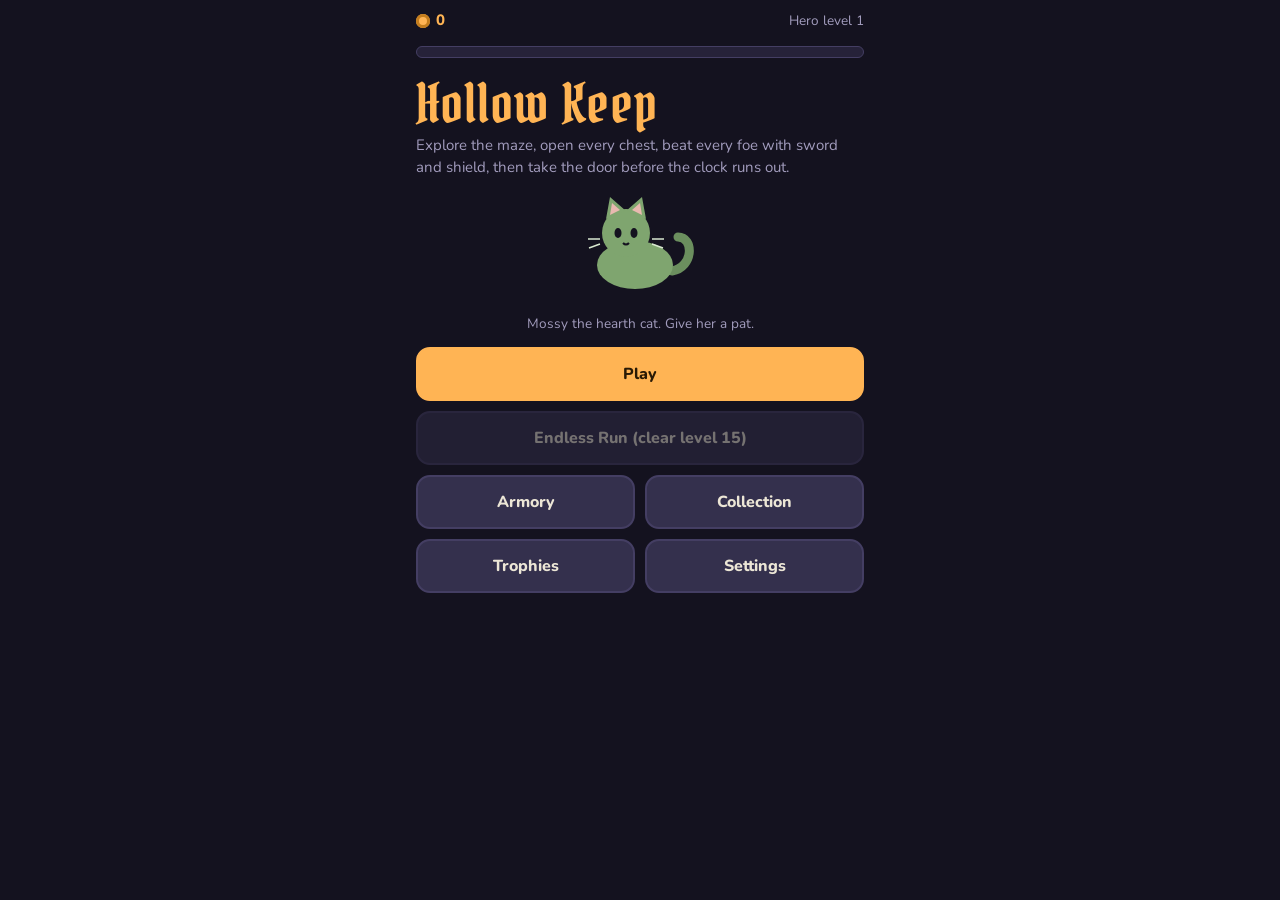
==== games_source_copies/hollow_keep/index.html @ 2a95f695 "Add Hollow Keep game, Windows .exe build, and web player" ====
<!doctype html><html><head><meta charset=utf8><meta name=viewport content="width=device-width,initial-scale=1,viewport-fit=cover"><style>:root{color-scheme:light;box-sizing:border-box;padding-top:env(safe-area-inset-top,0px);padding-bottom:env(safe-area-inset-bottom,0px)}html{scroll-padding-top:env(safe-area-inset-top,0px)}body{margin:0;padding:0;font:14px -apple-system,BlinkMacSystemFont,sans-serif;background:#fff;color:#000}img{max-width:100%}[hidden]:not([hidden=until-found i]){display:none!important}</style></head><body>
<title>Hollow Keep</title>
<meta name="claude:viewport-fit-sides" content="cover">
<link rel="stylesheet" href="https://fonts.googleapis.com/css2?family=Nunito:wght@400;700;800&family=Pirata+One&display=swap">
<style>
/* Layout: one-column phone game. Top-down maze canvas, then D-pad on the left and Attack / Shield on the right. */
:root{
  --ink:#14121f; --stone:#262239; --stone2:#34304d; --line:#443e63;
  --bone:#ece6d6; --mute:#a29cbd;
  --amber:#ffb454; --teal:#4fd1b5; --rose:#ff6f8a; --ice:#8fe3ff;
  --display:'Pirata One','Georgia',serif; --body:'Nunito',system-ui,-apple-system,'Segoe UI',sans-serif;
  color-scheme:dark;
}
html,body{height:100%}
body{background:var(--ink);color:var(--bone);font-family:var(--body);font-size:15px;line-height:1.45;overflow-x:hidden;
  -webkit-user-select:none;user-select:none;-webkit-touch-callout:none;-webkit-tap-highlight-color:transparent}
#app{height:100%;max-width:480px;margin:0 auto;box-sizing:border-box;overflow-y:auto;overflow-x:hidden;position:relative;
  padding-block:10px;padding-left:max(16px,env(safe-area-inset-left,0px));padding-right:max(16px,env(safe-area-inset-right,0px))}
h1,h2,h3{font-family:var(--display);font-weight:400;margin:0;letter-spacing:.02em;text-wrap:balance}
h1{font-size:3.4rem;line-height:.95;color:var(--amber)}
h2{font-size:1.9rem;color:var(--bone)}
h3{font-size:1.25rem;color:var(--amber)}
p{margin:0}
.muted{color:var(--mute)}
.small{font-size:.85rem}
.screen{display:flex;flex-direction:column;gap:14px;min-height:100%}
.btn{font:800 1rem var(--body);color:var(--bone);background:var(--stone2);border:2px solid var(--line);border-radius:14px;padding:14px 16px;cursor:pointer;
  touch-action:manipulation;text-align:center}
.btn:active{transform:translateY(1px)}
.btn:focus-visible,.act:focus-visible,.ico:focus-visible,.dp:focus-visible{outline:3px solid var(--ice);outline-offset:2px}
.btn.primary{background:var(--amber);border-color:var(--amber);color:#2a1a05}
.btn.ghost{background:transparent}
.btn[disabled]{opacity:.45;cursor:default}
.btn.sm{padding:8px 12px;font-size:.9rem;border-radius:10px}
.stack{display:flex;flex-direction:column;gap:10px}
.row{display:flex;gap:10px;align-items:center}
.row.sb{justify-content:space-between}
.top{display:flex;align-items:center;justify-content:space-between;gap:10px}
.coins{display:inline-flex;align-items:center;gap:6px;font-weight:800;color:var(--amber);font-variant-numeric:tabular-nums}
.coins i{width:14px;height:14px;border-radius:50%;background:var(--amber);box-shadow:inset 0 0 0 3px #c47d1d;display:inline-block}
.ico{font:800 .95rem var(--body);color:var(--bone);background:var(--stone);border:2px solid var(--line);border-radius:12px;padding:8px 12px;cursor:pointer;touch-action:manipulation}
.bar{height:10px;background:var(--stone);border-radius:6px;overflow:hidden;border:1px solid var(--line)}
.bar>div{height:100%;background:var(--teal);width:0}
.card{background:var(--stone);border:1px solid var(--line);border-radius:16px;padding:14px;display:flex;flex-direction:column;gap:10px}
.grid{display:grid;gap:10px}
.g2{grid-template-columns:repeat(2,minmax(0,1fr))}
.g4{grid-template-columns:repeat(4,minmax(0,1fr))}
.g5{grid-template-columns:repeat(5,minmax(0,1fr))}

.hero{display:flex;flex-direction:column;gap:6px;padding-top:6px}
.cat{width:120px;align-self:center;cursor:pointer;touch-action:manipulation}
.heart{position:absolute;pointer-events:none;color:var(--rose);font-weight:800;animation:rise 900ms ease-out forwards}
@keyframes rise{from{opacity:1;transform:translateY(0)}to{opacity:0;transform:translateY(-46px)}}
.lvbtn{aspect-ratio:1;display:flex;flex-direction:column;align-items:center;justify-content:center;font-family:var(--display);font-size:1.6rem;padding:0;line-height:1}
.lvbtn small{font:700 .62rem var(--body);color:var(--mute);margin-top:2px}
.lvbtn.boss{border-color:var(--rose)}
.lvbtn.done{background:#2f3a3a;border-color:var(--teal)}
.lvbtn.lock{opacity:.35}

.item{display:grid;grid-template-columns:44px minmax(0,1fr) auto;gap:10px;align-items:center;background:var(--stone);border:1px solid var(--line);border-radius:14px;padding:10px}
.item.eq{border-color:var(--teal)}
.sw{width:44px;height:44px;border-radius:12px;display:flex;align-items:center;justify-content:center;font-family:var(--display);font-size:1.4rem;color:#17121f}
.relic{aspect-ratio:1;border-radius:14px;background:var(--stone);border:1px solid var(--line);display:flex;align-items:center;justify-content:center;font-family:var(--display);font-size:1.7rem;cursor:pointer}
.relic.lock{color:var(--line)}
.mon{background:var(--stone);border:1px solid var(--line);border-radius:14px;padding:8px;display:flex;flex-direction:column;align-items:center;gap:4px;cursor:pointer;text-align:center}
.mon canvas{width:84px;height:84px}
.trophy{display:flex;gap:12px;align-items:center;background:var(--stone);border:1px solid var(--line);border-radius:14px;padding:10px 12px}
.trophy.got{border-color:var(--amber)}
.trophy b{display:block}
.dot{width:14px;height:14px;border-radius:50%;border:2px solid var(--line);flex:none}
.trophy.got .dot{background:var(--amber);border-color:var(--amber)}
#detail{min-height:3.2em}

#game{height:100%;display:flex;flex-direction:column;gap:8px;position:relative}
.hud{display:flex;align-items:center;justify-content:space-between;gap:8px}
#lvlName{font-family:var(--display);font-size:1.35rem;color:var(--amber);text-align:center;flex:1;min-width:0;white-space:nowrap;overflow:hidden;text-overflow:ellipsis}
.timer{position:relative;height:22px;background:var(--stone);border:2px solid var(--line);border-radius:12px;overflow:hidden}
#tFill{position:absolute;inset:0 auto 0 0;width:100%;background:var(--teal);transition:background .15s}
#tFill.frozen{background:var(--ice)}
#tFill.low{background:var(--rose)}
#tNum{position:absolute;inset:0;display:flex;align-items:center;justify-content:center;font-weight:800;font-size:.8rem;color:#0c0a14;font-variant-numeric:tabular-nums}
#hint{text-align:center;color:var(--mute);font-size:.85rem;min-height:1.3em;white-space:nowrap;overflow:hidden;text-overflow:ellipsis}
.stage{flex:1;min-height:0;position:relative;border-radius:16px;overflow:hidden;border:2px solid var(--line);background:#14121f}
#cv{position:absolute;inset:0;width:100%;height:100%;display:block}
.ctl{display:flex;align-items:center;justify-content:space-between;gap:14px}
.dpad{display:grid;grid-template-columns:repeat(3,52px);grid-template-rows:repeat(3,52px);gap:4px;flex:none}
.dp{border:2px solid var(--line);border-radius:14px;background:var(--stone2);color:var(--bone);display:flex;align-items:center;justify-content:center;touch-action:none;cursor:pointer;padding:0}
.dp.on{background:var(--amber);color:#2a1a05;border-color:var(--amber)}
.dp svg{width:26px;height:26px}
.dp.up{grid-column:2;grid-row:1}.dp.lf{grid-column:1;grid-row:2}.dp.rt{grid-column:3;grid-row:2}.dp.dn{grid-column:2;grid-row:3}
.acts{display:flex;flex-direction:column;gap:10px;flex:1;min-width:0;max-width:200px}
.act{height:76px;border-radius:20px;border:0;display:flex;flex-direction:row;align-items:center;justify-content:center;gap:10px;
  font:800 1rem var(--body);color:#17121f;cursor:pointer;touch-action:none;box-shadow:0 5px 0 rgba(0,0,0,.35)}
.act:active{transform:translateY(3px);box-shadow:0 2px 0 rgba(0,0,0,.35)}
.act svg{width:34px;height:34px;flex:none}
.act.atk{background:var(--amber)} .act.blk{background:var(--teal)}
.ov{position:absolute;inset:0;background:rgba(14,12,22,.9);display:flex;align-items:center;justify-content:center;padding:16px;z-index:5;overflow-y:auto}
.ov .card{width:100%;max-width:380px;text-align:center}
.big{font-family:var(--display);font-size:2.2rem;line-height:1;color:var(--amber)}
.lootline{font-weight:800;color:var(--bone)}
#toast{position:fixed;left:50%;top:max(14px,env(safe-area-inset-top,0px));transform:translateX(-50%);background:var(--amber);color:#2a1a05;font-weight:800;
  padding:10px 16px;border-radius:12px;z-index:50;max-width:90vw;text-align:center}
@media (prefers-reduced-motion:reduce){.heart{animation:none;opacity:0}}
</style>

<div id="app">

<section id="menu" class="screen" hidden>
  <div class="top">
    <span class="coins"><i></i><span id="mCoins">0</span></span>
    <span class="small muted" id="mHero"></span>
  </div>
  <div class="bar" title="Hero experience"><div id="mXp"></div></div>
  <div class="hero">
    <h1>Hollow Keep</h1>
    <p class="muted">Explore the maze, open every chest, beat every foe with sword and shield, then take the door before the clock runs out.</p>
  </div>
  <div id="catWrap" style="position:relative;align-self:center">
    <svg class="cat" id="cat" viewBox="0 0 120 100" role="button" aria-label="Pet Mossy the hearth cat">
      <path d="M92 78c22-4 22-34 6-34" fill="none" stroke="#6b8f5e" stroke-width="9" stroke-linecap="round"/>
      <ellipse cx="55" cy="72" rx="38" ry="24" fill="#7fa56f"/>
      <circle cx="46" cy="40" r="24" fill="#7fa56f"/>
      <path d="M26 26l4-22 16 14zM66 26L62 4 46 18z" fill="#7fa56f"/>
      <path d="M30 22l2-12 8 7zM62 22l-2-12-8 7z" fill="#e9b9b0"/>
      <ellipse cx="38" cy="40" rx="3.5" ry="5" fill="#14121f"/><ellipse cx="54" cy="40" rx="3.5" ry="5" fill="#14121f"/>
      <path d="M43 50q3 3 6 0" stroke="#14121f" stroke-width="2" fill="none"/>
      <path d="M20 46h-12M20 51l-11 4M72 46h12M72 51l11 4" stroke="#d8e8cf" stroke-width="1.5"/>
    </svg>
  </div>
  <p class="small muted" style="text-align:center" id="catLine">Mossy the hearth cat. Give her a pat.</p>
  <div class="stack">
    <button class="btn primary" data-go="levels">Play</button>
    <button class="btn" id="bEndless" data-go="endless">Endless Run</button>
    <div class="grid g2">
      <button class="btn" data-go="armory">Armory</button>
      <button class="btn" data-go="coll">Collection</button>
    </div>
    <div class="grid g2">
      <button class="btn" data-go="trophies">Trophies</button>
      <button class="btn" data-go="settings">Settings</button>
    </div>
  </div>
</section>

<section id="levels" class="screen" hidden>
  <div class="top"><button class="ico" data-go="menu">‹ Back</button><span class="coins"><i></i><span class="cn">0</span></span></div>
  <h2>Choose a dungeon</h2>
  <p class="muted small">Level 1 gives you 3 minutes, level 2 gives 4, level 3 gives 5, and so on. Clear each dungeon to unlock the next.</p>
  <div class="grid g5" id="lvGrid"></div>
</section>

<section id="armory" class="screen" hidden>
  <div class="top"><button class="ico" data-go="menu">‹ Back</button><span class="coins"><i></i><span class="cn">0</span></span></div>
  <h2>Armory</h2>
  <div class="card" id="loadout"></div>
  <h3>Weapons</h3><div class="stack" id="lw"></div>
  <h3>Helmets</h3><div class="stack" id="lh"></div>
  <h3>Shoes</h3><div class="stack" id="ls"></div>
</section>

<section id="coll" class="screen" hidden>
  <div class="top"><button class="ico" data-go="menu">‹ Back</button><span class="small muted" id="collCount"></span></div>
  <h2>Collection</h2>
  <div class="card"><div id="detail" class="small">Tap an entry to read about it.</div></div>
  <h3>Bestiary</h3><div class="grid g2" id="bestiary"></div>
  <h3>Relic shelf</h3><div class="grid g4" id="shelf"></div>
</section>

<section id="trophies" class="screen" hidden>
  <div class="top"><button class="ico" data-go="menu">‹ Back</button><span class="small muted" id="trCount"></span></div>
  <h2>Trophies</h2>
  <div class="stack" id="trList"></div>
</section>

<section id="settings" class="screen" hidden>
  <div class="top"><button class="ico" data-go="menu">‹ Back</button></div>
  <h2>Settings</h2>
  <div class="stack">
    <button class="btn" id="bSound" data-go="sound">Sound: on</button>
    <button class="btn ghost" id="bReset" data-go="reset">Erase all progress</button>
  </div>
  <div class="card small muted">Progress saves in this browser on this device. Keyboard: arrow keys or W A S D to walk, J or Z to attack, K or X to shield.</div>
</section>

<section id="game" hidden>
  <div class="hud">
    <button class="ico" data-go="quit">‹ Leave</button>
    <div id="lvlName">Level 1</div>
    <span class="coins"><i></i><span class="cn">0</span></span>
  </div>
  <div class="timer"><div id="tFill"></div><div id="tNum">0:00</div></div>
  <div id="hint"></div>
  <div class="stage"><canvas id="cv"></canvas></div>
  <div class="ctl">
    <div class="dpad">
      <button class="dp up" data-dir="up" aria-label="Walk up"><svg viewBox="0 0 24 24"><path d="M12 5l8 12H4z" fill="currentColor"/></svg></button>
      <button class="dp lf" data-dir="left" aria-label="Walk left"><svg viewBox="0 0 24 24"><path d="M5 12l12-8v16z" fill="currentColor"/></svg></button>
      <button class="dp rt" data-dir="right" aria-label="Walk right"><svg viewBox="0 0 24 24"><path d="M19 12L7 4v16z" fill="currentColor"/></svg></button>
      <button class="dp dn" data-dir="down" aria-label="Walk down"><svg viewBox="0 0 24 24"><path d="M12 19L4 7h16z" fill="currentColor"/></svg></button>
    </div>
    <div class="acts">
      <button class="act atk" data-act="atk" aria-label="Attack">
        <svg viewBox="0 0 40 40"><path d="M8 32L30 10l2 2L10 34z" fill="#17121f"/><path d="M28 6l6 0 0 6-6-6z" fill="#17121f"/><path d="M6 30l4 4-5 3z" fill="#17121f"/></svg>Attack</button>
      <button class="act blk" data-act="blk" aria-label="Shield">
        <svg viewBox="0 0 40 40"><path d="M20 4l13 5v10c0 9-6 14-13 17C13 33 7 28 7 19V9z" fill="#17121f"/></svg>Shield</button>
    </div>
  </div>
  <div class="ov" id="ov" hidden></div>
</section>

</div>
<div id="toast" hidden></div>

<script>
(function(){
'use strict';
const $=s=>document.querySelector(s), $$=s=>Array.from(document.querySelectorAll(s));

/* ---------- data ---------- */
const MOVES={
  O:{act:'atk',col:'#ffb454',name:'Open'},
  S:{act:'blk',col:'#4fd1b5',name:'Strike'}
};
const ENEMIES={
  wisp:{n:'Marsh Wisp',pat:'OO',d:'A lost flame that drifts toward anyone holding a candle. Its glow flares right before it can be hit.'},
  imp:{n:'Pantry Imp',pat:'SO',d:'Steals crumbs and swings a wooden spoon. It always lunges first and leaves its chin open afterwards.'},
  bat:{n:'Rafter Bat',pat:'OSO',d:'Dives from the ceiling beams. Shield the dive and it hangs there, dazed.'},
  slime:{n:'Gutter Slime',pat:'SOO',d:'Smells like old soup. It needs two clean hits to pop.'},
  ghoul:{n:'Mire Ghoul',pat:'OSSO',d:'Shuffles in long loops and repeats itself exactly. Learn the loop once and it is easy.'},
  spider:{n:'Cellar Spider',pat:'SSO',d:'Skitters sideways, bites twice, then freezes in place for a moment.'},
  gargoyle:{n:'Stone Gargoyle',pat:'SSOO',d:'Pretends to be a statue. Two heavy swings, then it needs a breather.'},
  wraith:{n:'Veil Wraith',pat:'SOSO',d:'A cloak with nobody inside. It slips past your guard and lashes out.'},
  knight:{n:'Hollow Knight',pat:'SOOS',d:'Empty armour that still remembers its drills. Strict, tidy and predictable.'},
  hound:{n:'Cinder Hound',pat:'OSS',d:'A quick bite, then two heavy pounces. Its flaming mane lights the corridor.'},
  boss:{n:'Lord Hollow',pat:'SOSOSO',d:'Lantern-headed lord of the keep. Six moves, repeated twice, and the lantern never lies.'}
};
const LEVELS=[
 {e:['wisp'],cyc:1,note:'Press ATTACK when the target ring glows.'},
 {e:['wisp','imp'],cyc:1,note:'New: the Pantry Imp lunges. Raise your SHIELD against the burst, then hit back.'},
 {e:['imp','bat'],cyc:1,note:'New: the Rafter Bat dives. SHIELD the burst.'},
 {e:['slime','bat'],cyc:1,note:'New: the Gutter Slime takes two hits.'},
 {e:['slime','wisp','imp'],cyc:1,note:'A bigger keep with three kinds of foe.'},
 {e:['ghoul'],cyc:2,mem:1,note:'New: the Mire Ghoul repeats its moves, but the signs vanish after round one. Remember them.'},
 {e:['spider','imp'],cyc:2,mem:1,note:'New: the Cellar Spider. Signs vanish after round one.'},
 {e:['gargoyle','bat'],cyc:2,mem:1,note:'New: the Stone Gargoyle. Two swings, then a gap.'},
 {e:['spider','ghoul','imp'],cyc:1,note:'A crowd with no memory test. Move fast.'},
 {e:['wraith'],cyc:2,mem:1,note:'New: the Veil Wraith. Eight moves from memory.'},
 {e:['knight','gargoyle'],cyc:1,note:'New: the Hollow Knight. Long patterns, no second chances.'},
 {e:['hound','spider','bat'],cyc:1,note:'New: the Cinder Hound.'},
 {e:['knight','wraith'],cyc:2,mem:1,note:'Two big patterns, twice each. Memorise both.'},
 {e:['hound','knight','ghoul'],cyc:1,note:'Last warm-up before the lord.'},
 {e:['boss','wraith','knight'],cyc:2,mem:1,note:'Lord Hollow waits somewhere in this maze. Signs vanish after round one.'}
];
const GEAR={
 w:[['w0','Butter Knife',0,.6,0,'#c9c3b0','Barely a weapon.'],['w1','Frying Pan',60,.9,.05,'#8f98ad','Heavy and warm.'],
    ['w2','Garden Rake',140,1.1,.10,'#a8743d','Great reach.'],['w3','Moonlit Mop',300,1.4,.15,'#8fe3ff','Cleans up in more ways than one.'],
    ['w4','Glass Cleaver',600,1.8,.25,'#d8b4ff','Rings like a bell when it lands.']],
 h:[['h0','Bare Head',0,0,0,'#6b4a2b','Brave, not smart.'],['h1','Soup Pot',50,.10,0,'#a3a8b8','Still smells of leeks.'],
    ['h2','Feathered Cap',130,.18,0,'#ff9db0','Fashionable and light.'],['h3','Knight Bucket',280,.26,0,'#7e889e','Dented in all the right places.'],
    ['h4','Crown of Spoons',560,.35,0,'#ffd166','Clinks when you nod.']],
 s:[['s0','Wool Socks',0,0,0,'#d8d2c0','Quiet at least.'],['s1','Slippers',50,10,0,'#b184d8','Soft and speedy.'],
    ['s2','Wooden Clogs',130,20,0,'#a8743d','Loud, but they last.'],['s3','Runner Boots',280,30,0,'#4fd1b5','Built for corridors.'],
    ['s4','Winged Sandals',560,45,0,'#ffb454','Ankles may flutter.']]
};
const RELICS=[
 ['r0','Cracked Compass','Points at the nearest chest, mostly.','C'],['r1','Moth Lantern','Moths still circle it.','L'],
 ['r2','Hourglass Shard','Time leaks out of one corner.','H'],['r3','Tin Crown','Too small for any king.','T'],
 ['r4','Ghost Whistle','You cannot hear it. Everything else can.','W'],['r5','Brass Key','Fits no lock in the keep.','K'],
 ['r6','Old Boot','Someone left in a hurry.','B'],['r7','Candle Stub','Burned for a whole century.','S'],
 ['r8','Raven Feather','Ink still wet on the tip.','F'],['r9','Pocket Moon','A very small, very round rock.','M'],
 ['r10','Spoon of Plenty','Never empty, never useful.','P'],['r11','Map Fragment','Shows a corner of the keep that is not there.','G']
];
const ACH=[
 ['first','First Steps','Clear level 1',s=>s.best>=1],['half','Halfway Home','Clear level 8',s=>s.best>=8],
 ['king','Hollow Dethroned','Clear level 15',s=>s.best>=15],['endless','No End in Sight','Unlock Endless Run',s=>s.endless],
 ['mag','Magpie','Find 6 relics',s=>s.relics.length>=6],['cur','Curator','Find all 12 relics',s=>s.relics.length>=12],
 ['ret','Retreat Artist','Leave a run early',s=>s.retreats>=1],['cat','Hearth Friend','Pet Mossy 50 times',s=>s.pets>=50],
 ['page','Page Turner','Read 20 bestiary entries',s=>s.pages>=20],['rich','Penny Pincher','Hold 500 coins',s=>s.coins>=500]
];

/* ---------- save ---------- */
const KEY='hollowkeep.v1';
const DEF={coins:0,xp:0,hl:1,best:0,endless:false,endlessBest:0,own:{w:['w0'],h:['h0'],s:['s0']},eq:{w:'w0',h:'h0',s:'s0'},
  relics:[],seen:[],ach:[],pets:0,pages:0,retreats:0,sound:true};
let S;
function load(){
  S=JSON.parse(JSON.stringify(DEF));
  try{const r=localStorage.getItem(KEY); if(r){Object.assign(S,JSON.parse(r));}}catch(e){}
}
function save(){try{localStorage.setItem(KEY,JSON.stringify(S))}catch(e){}}
const need=hl=>30+20*hl;
const gear=(k,id)=>GEAR[k].find(g=>g[0]===id);
const eqW=()=>gear('w',S.eq.w), eqH=()=>gear('h',S.eq.h), eqS=()=>gear('s',S.eq.s);
const PEN=6; // seconds lost on a wrong press

/* ---------- sound ---------- */
let AC=null;
function tone(f,d,type,v,to){
  if(!S.sound)return;
  try{
    AC=AC||new (window.AudioContext||window.webkitAudioContext)();
    const o=AC.createOscillator(),g=AC.createGain(),t=AC.currentTime;
    o.type=type||'square';o.frequency.setValueAtTime(f,t);
    if(to)o.frequency.exponentialRampToValueAtTime(to,t+d);
    g.gain.setValueAtTime(v||.05,t);g.gain.exponentialRampToValueAtTime(.0001,t+d);
    o.connect(g);g.connect(AC.destination);o.start(t);o.stop(t+d);
  }catch(e){}
}

/* ---------- ui helpers ---------- */
let toastT=0;
function toast(msg){const t=$('#toast');t.textContent=msg;t.hidden=false;clearTimeout(toastT);toastT=setTimeout(()=>{t.hidden=true},2400);}
function checkAch(){
  ACH.forEach(a=>{if(!S.ach.includes(a[0])&&a[3](S)){S.ach.push(a[0]);toast('Trophy: '+a[1]);tone(660,.25,'triangle',.06,990);}});
}
function setCoins(){$$('.cn').forEach(e=>e.textContent=S.coins);const m=$('#mCoins');if(m)m.textContent=S.coins;}
function show(id){
  ['menu','levels','armory','coll','trophies','settings','game'].forEach(s=>{$('#'+s).hidden=(s!==id)});
  $('#app').scrollTop=0;setCoins();
}
function ov(html){const o=$('#ov');o.innerHTML=html;o.hidden=false;}
function ovOff(){$('#ov').hidden=true;}
const fmt=s=>{s=Math.max(0,Math.ceil(s));return Math.floor(s/60)+':'+String(s%60).padStart(2,'0');};

/* ---------- sprites (original designs, unit space about 100 tall) ---------- */
function E(c,x,y,rx,ry){c.beginPath();c.ellipse(x,y,rx,ry,0,0,7);c.fill();}
function T(c,a,b,d,e,f,g){c.beginPath();c.moveTo(a,b);c.lineTo(d,e);c.lineTo(f,g);c.closePath();c.fill();}
const SP={
 wisp(c,t){
  const g=c.createRadialGradient(0,0,4,0,0,54);g.addColorStop(0,'rgba(220,250,255,.95)');g.addColorStop(1,'rgba(90,200,255,0)');
  c.fillStyle=g;c.beginPath();c.arc(0,0,54,0,7);c.fill();
  const f=Math.sin(t*7)*3;c.fillStyle='#7fe6ff';c.beginPath();c.moveTo(0,-46+f);c.bezierCurveTo(32,-8,34,22,0,38);c.bezierCurveTo(-34,22,-32,-8,0,-46+f);c.fill();
  c.fillStyle='#14121f';E(c,-10,2,5,7);E(c,10,2,5,7);
 },
 imp(c,t){
  c.fillStyle='#d9483b';E(c,0,14,26,30);E(c,0,-20,20,19);
  c.fillStyle='#f2d6a2';T(c,-16,-34,-10,-54,-3,-36);T(c,16,-34,10,-54,3,-36);
  c.fillStyle='#ffe066';E(c,-7,-22,4.5,5);E(c,7,-22,4.5,5);c.fillStyle='#14121f';E(c,-7,-21,1.6,3);E(c,7,-21,1.6,3);
  c.strokeStyle='#14121f';c.lineWidth=3;c.beginPath();c.arc(0,-15,8,.25,Math.PI-.25);c.stroke();
  c.strokeStyle='#c8955a';c.lineWidth=5;c.beginPath();c.moveTo(24,10);c.lineTo(42,-16+Math.sin(t*6)*5);c.stroke();
  c.fillStyle='#c8955a';E(c,42,-22+Math.sin(t*6)*5,8,10);
 },
 bat(c,t){
  const f=Math.sin(t*9);c.fillStyle='#5c4fc9';
  for(const s of[-1,1]){c.save();c.scale(s,1);c.beginPath();c.moveTo(8,-6);c.quadraticCurveTo(50,-36-f*14,58,6+f*8);c.lineTo(42,0);c.lineTo(32,16);c.lineTo(21,6);c.lineTo(10,18);c.closePath();c.fill();c.restore();}
  c.fillStyle='#3b3290';E(c,0,2,15,22);T(c,-12,-14,-9,-32,-2,-18);T(c,12,-14,9,-32,2,-18);
  c.fillStyle='#ffe066';E(c,-5,-4,3,4);E(c,5,-4,3,4);c.fillStyle='#fff';T(c,-4,8,-2,15,0,8);T(c,4,8,2,15,0,8);
 },
 slime(c,t){
  const q=Math.sin(t*4)*3;c.fillStyle='#4fd98a';
  c.beginPath();c.ellipse(0,20,44+q,26-q,0,0,7);c.fill();c.beginPath();c.ellipse(0,20,34,40-q,0,Math.PI,0);c.fill();
  c.fillStyle='rgba(255,255,255,.35)';E(c,-14,-8,7,11);c.fillStyle='#fff';E(c,-11,6,8,9);E(c,11,6,8,9);c.fillStyle='#14121f';E(c,-9,7,3.5,5);E(c,13,7,3.5,5);
 },
 ghoul(c,t){
  c.fillStyle='#3d4a3a';c.beginPath();c.moveTo(-36,46);c.quadraticCurveTo(-32,-22,0,-48);c.quadraticCurveTo(32,-22,36,46);c.closePath();c.fill();
  c.fillStyle='#0e0d14';E(c,0,-20,15,18);c.fillStyle='#b7ff6a';E(c,-6,-21,2.8,3.6);E(c,6,-21,2.8,3.6);
  c.strokeStyle='#566a4f';c.lineWidth=6;c.lineCap='round';
  for(const s of[-1,1]){c.beginPath();c.moveTo(s*28,0);c.lineTo(s*46,24+Math.sin(t*3+s)*5);c.stroke();}
 },
 spider(c,t){
  c.strokeStyle='#2d2438';c.lineWidth=4;c.lineCap='round';
  for(let i=0;i<4;i++)for(const s of[-1,1]){const y=-8+i*9,a=Math.sin(t*8+i)*4;c.beginPath();c.moveTo(s*10,y);c.lineTo(s*(32+i*2),y-14+a);c.lineTo(s*46,y+14+a);c.stroke();}
  c.fillStyle='#4a3a5e';E(c,0,8,22,19);E(c,0,-14,12,10);c.fillStyle='#ff4d6d';E(c,-5,-16,2.6,2.6);E(c,5,-16,2.6,2.6);E(c,-9,-11,1.8,1.8);E(c,9,-11,1.8,1.8);
  c.fillStyle='#e9e4d4';T(c,-4,-8,-2,-1,0,-8);T(c,4,-8,2,-1,0,-8);
 },
 gargoyle(c,t){
  c.fillStyle='#6e7387';T(c,-8,-10,-54,-40,-46,12);T(c,8,-10,54,-40,46,12);
  c.fillStyle='#8a8fa3';E(c,0,12,24,32);E(c,0,-24,19,17);T(c,-14,-34,-18,-54,-5,-38);T(c,14,-34,18,-54,5,-38);
  c.fillStyle='#ffb454';E(c,-7,-25,4,3.5);E(c,7,-25,4,3.5);c.fillStyle='#fff';T(c,-7,-15,-4,-8,-1,-15);T(c,7,-15,4,-8,1,-15);
  c.fillStyle='#6e7387';E(c,-26,22+Math.sin(t*2)*2,7,12);E(c,26,22+Math.sin(t*2)*2,7,12);
 },
 wraith(c,t){
  c.fillStyle='#2c3a58';c.beginPath();c.moveTo(-30,-10);c.quadraticCurveTo(-34,-48,0,-52);c.quadraticCurveTo(34,-48,30,-10);
  for(let x=32;x>=-32;x-=8)c.lineTo(x,44+Math.sin(t*5+x/6)*7);c.closePath();c.fill();
  c.fillStyle='#0b0a12';E(c,0,-24,15,17);c.fillStyle='#7ff0ff';E(c,-6,-26,3.4,5);E(c,6,-26,3.4,5);
 },
 knight(c,t){
  c.fillStyle='#9aa3b8';c.fillRect(-26,-6,52,50);c.fillStyle='#b9c1d4';c.fillRect(-18,-48,36,42);
  c.fillStyle='#14121f';c.fillRect(-12,-30,24,5);c.fillStyle='#d9483b';E(c,0,-52,6,12+Math.sin(t*4)*2);
  c.fillStyle='#7e889e';E(c,-30,-4,10,9);E(c,30,-4,10,9);
  c.strokeStyle='#e8ecf5';c.lineWidth=5;c.beginPath();c.moveTo(38,40);c.lineTo(38,-34);c.stroke();
 },
 hound(c,t){
  c.fillStyle='#ff9a3c';for(let i=0;i<5;i++)T(c,-30+i*12,-4,-24+i*12,-28-Math.sin(t*8+i)*6,-18+i*12,-4);
  c.fillStyle='#7a3b2b';E(c,-4,16,34,20);E(c,30,-4,15,14);c.fillRect(32,-2,20,10);
  c.fillRect(-28,28,9,20);c.fillRect(14,28,9,20);T(c,22,-16,26,-34,34,-16);
  c.fillStyle='#ffd166';E(c,32,-6,3,3.4);c.fillStyle='#14121f';E(c,52,3,3,3);
  c.fillStyle='#ff9a3c';T(c,-36,10,-58,-6-Math.sin(t*7)*6,-36,26);
 },
 boss(c,t){
  c.fillStyle='#241a3a';c.beginPath();c.moveTo(-40,48);c.lineTo(-22,-22);c.quadraticCurveTo(0,-34,22,-22);c.lineTo(40,48);c.closePath();c.fill();
  c.strokeStyle='#e0b24c';c.lineWidth=3;c.beginPath();c.moveTo(-38,46);c.lineTo(38,46);c.moveTo(0,-20);c.lineTo(0,46);c.stroke();
  const g=c.createRadialGradient(0,-40,4,0,-40,36);g.addColorStop(0,'rgba(255,214,120,.9)');g.addColorStop(1,'rgba(255,180,84,0)');
  c.fillStyle=g;c.beginPath();c.arc(0,-40,36,0,7);c.fill();
  c.fillStyle='#ffcf70';c.fillRect(-12,-54,24,26);c.strokeStyle='#5a3b10';c.lineWidth=3;c.strokeRect(-12,-54,24,26);
  c.fillStyle='#14121f';c.fillRect(-7,-44,5,6);c.fillRect(2,-44,5,6);
  c.fillStyle='#e0b24c';for(let i=-2;i<=2;i++)T(c,i*6-3,-54,i*6,-66-(i%2?0:5),i*6+3,-54);
  c.fillStyle='#ffcf70';E(c,-38,6+Math.sin(t*3)*3,7,7);E(c,38,6+Math.sin(t*3+1)*3,7,7);
 }
};

/* ---------- game state ---------- */
const cv=$('#cv'),c=cv.getContext('2d');
let G=null,last=0;
const TS=40;
const DIRS={up:[0,-1],down:[0,1],left:[-1,0],right:[1,0]};
const shuffle=a=>{for(let i=a.length-1;i>0;i--){const j=Math.floor(Math.random()*(i+1));[a[i],a[j]]=[a[j],a[i]];}return a;};

function genMap(lv,def){
  const cells=Math.min(13,5+Math.ceil(lv/2)),w=cells*2+1,g=new Uint8Array(w*w).fill(1);
  const vis=new Uint8Array(cells*cells),st=[[0,0]];vis[0]=1;g[w+1]=0;
  while(st.length){
    const [cx,cy]=st[st.length-1];
    const nb=[[1,0],[-1,0],[0,1],[0,-1]].map(d=>[cx+d[0],cy+d[1],d]).filter(n=>n[0]>=0&&n[1]>=0&&n[0]<cells&&n[1]<cells&&!vis[n[1]*cells+n[0]]);
    if(!nb.length){st.pop();continue;}
    const n=nb[Math.floor(Math.random()*nb.length)];vis[n[1]*cells+n[0]]=1;
    g[(2*cy+1+n[2][1])*w+(2*cx+1+n[2][0])]=0;g[(2*n[1]+1)*w+(2*n[0]+1)]=0;st.push([n[0],n[1]]);
  }
  let tries=cells*6,opened=0;
  while(tries-->0&&opened<cells){
    const x=1+Math.floor(Math.random()*(w-2)),y=1+Math.floor(Math.random()*(w-2));
    if(g[y*w+x]===1&&((g[y*w+x-1]===0&&g[y*w+x+1]===0)||(g[(y-1)*w+x]===0&&g[(y+1)*w+x]===0))){g[y*w+x]=0;opened++;}
  }
  const dist=new Int16Array(w*w).fill(-1),q=[w+1];dist[w+1]=0;
  for(let qi=0;qi<q.length;qi++){
    const p=q[qi];
    for(const d of[1,-1,w,-w]){const n=p+d;if(g[n]===0&&dist[n]<0){dist[n]=dist[p]+1;q.push(n);}}
  }
  const floors=q.slice(),doorI=floors[floors.length-1];
  const deg=i=>[1,-1,w,-w].filter(d=>g[i+d]===0).length;
  const used=new Set([w+1,doorI]);
  const dead=shuffle(floors.filter(i=>deg(i)===1&&dist[i]>=4&&!used.has(i)));
  const nC=Math.min(5,2+Math.floor(lv/4)),nE=Math.min(10,2+Math.floor(lv/2));
  const ents=[{t:'door',x:doorI%w,y:Math.floor(doorI/w)}];
  const chestSpots=[];
  for(const i of dead){if(chestSpots.length>=nC)break;chestSpots.push(i);used.add(i);}
  const others=shuffle(floors.filter(i=>dist[i]>=4&&!used.has(i)));
  while(chestSpots.length<nC&&others.length){const i=others.pop();chestSpots.push(i);used.add(i);}
  chestSpots.forEach(i=>ents.push({t:'chest',x:i%w,y:Math.floor(i/w),open:false}));
  const eSpots=shuffle(floors.filter(i=>dist[i]>=5&&!used.has(i)&&deg(i)===2));
  const ids=def.e.slice();
  for(let k=0;k<nE&&eSpots.length;k++){const i=eSpots.pop();used.add(i);ents.push({t:'enemy',x:i%w,y:Math.floor(i/w),id:ids[k%ids.length],alive:true,ph:Math.random()*6});}
  return {w,g,ents};
}
function genStage(n){
  const pool=Object.keys(ENEMIES).filter(k=>k!=='boss'),e=[];
  for(let i=0;i<3;i++)e.push(pool[Math.floor(Math.random()*pool.length)]);
  return {e,cyc:n>=4?2:1,mem:n>=3?1:0};
}
function reveal(){
  const M=G.map,P=G.P;
  for(let dy=-3;dy<=3;dy++)for(let dx=-3;dx<=3;dx++){
    if(dx*dx+dy*dy>10)continue;const x=P.x+dx,y=P.y+dy;
    if(x>=0&&y>=0&&x<M.w&&y<M.w)G.explored[y*M.w+x]=1;
  }
}
function buildLevel(def,lv,timeMax){
  G.def=def;G.lv=lv;G.map=genMap(lv,def);G.ents=G.map.ents;
  G.nC=G.ents.filter(e=>e.t==='chest').length;G.nE=G.ents.filter(e=>e.t==='enemy').length;
  G.P={x:1,y:1,fx:1,fy:1,tx:1,ty:1,t:1,moving:false,dir:1};
  G.explored=new Uint8Array(G.map.w*G.map.w);reveal();
  G.timeMax=timeMax;G.time=timeMax;G.stall=0;G.held=[];G.F=null;G.wrongT=9;G.bump=0;G.msg='';G.msgT=0;G.found=0;G.kills=0;G.combo=0;
  $$('.dp').forEach(b=>b.classList.remove('on'));
  setTimer();
}
const levelSecs=lv=>(lv+2)*60+eqS()[3]+S.hl*2;
function startLevel(n){
  G={mode:'story',level:n,state:'ready',stage:0,earned:0};
  buildLevel(LEVELS[n-1],n,levelSecs(n));
  $('#lvlName').textContent='Level '+n;
  show('game');
  const def=LEVELS[n-1];
  ov(`<div class="card"><h2>Level ${n}</h2><p class="lootline">Time: ${fmt(G.timeMax)}</p>
  <p class="muted small">${def.e.map(id=>ENEMIES[id].n).join(', ')}</p><p>${def.note}</p>
  <p class="small muted">Walk the maze, open all ${G.nC} chests, beat all ${G.nE} foes. The door opens last.</p>
  <button class="btn primary" data-go="begin">Start</button><button class="btn ghost" data-go="levels">Back</button></div>`);
}
function endlessSecs(stage){return (3+Math.min(stage,7))*60+eqS()[3]+S.hl*2;}
function startEndless(){
  G={mode:'endless',level:1,state:'ready',stage:0,earned:0};
  buildLevel(genStage(0),1,endlessSecs(0));
  $('#lvlName').textContent='Endless Run';
  show('game');
  ov(`<div class="card"><h2>Endless Run</h2><p>Clear one dungeon after another. Each one is bigger and gives a little more time.</p>
  <p class="muted">Best: ${S.endlessBest} dungeons</p><button class="btn primary" data-go="begin">Start</button><button class="btn ghost" data-go="menu">Back</button></div>`);
}
const remaining=()=>({c:G.ents.filter(e=>e.t==='chest'&&!e.open).length,e:G.ents.filter(e=>e.t==='enemy'&&e.alive).length});

function setTimer(){
  if(!G)return;
  const p=Math.max(0,G.time/G.timeMax),f=$('#tFill');
  f.style.width=(p*100)+'%';
  f.className=G.stall>0?'frozen':(p<.2?'low':'');
  $('#tNum').textContent=fmt(G.time)+(G.stall>0?' · frozen':'');
}
let lastHint='';
function setHint(){
  if(!G||!G.map)return;let s;
  if(G.state==='fight'&&G.F){
    const F=G.F,st=F.steps[Math.min(F.i,F.steps.length-1)];
    s=`${ENEMIES[F.id].n} · move ${Math.min(F.i+1,F.steps.length)}/${F.steps.length}`+(G.def.mem?(st.c===0?' · memorise':' · from memory'):'');
  }else if(G.msgT>0)s=G.msg;
  else{const r=remaining();s=`Chests ${G.found}/${G.nC} · Foes ${G.kills}/${G.nE} · Door ${r.c+r.e?'sealed':'open'}`;}
  if(s!==lastHint){lastHint=s;$('#hint').textContent=s;}
}

/* movement */
const entAt=(x,y)=>G.ents.find(e=>e.x===x&&e.y===y&&!(e.t==='enemy'&&!e.alive)&&!(e.t==='chest'&&e.open));
function tryMove(d){
  const [dx,dy]=DIRS[d],P=G.P,M=G.map;if(dx)P.dir=dx;
  const nx=P.x+dx,ny=P.y+dy;
  if(M.g[ny*M.w+nx]){if(G.bump<=0){G.bump=.18;tone(90,.05,'square',.03);}return;}
  const e=entAt(nx,ny);
  if(e){
    if(e.t==='enemy'){startFight(e);return;}
    if(e.t==='chest'){openChest(e);return;}
    if(e.t==='door'){doorTry();return;}
  }
  P.fx=P.x;P.fy=P.y;P.tx=nx;P.ty=ny;P.t=0;P.moving=true;
}
function startFight(e){
  const steps=[],p=ENEMIES[e.id].pat;
  for(let cy=0;cy<G.def.cyc;cy++)for(let i=0;i<p.length;i++)steps.push({m:p[i],c:cy});
  G.F={e,id:e.id,steps,i:0,inT:0,end:null,fx:'',hitT:9};
  G.held=[];$$('.dp').forEach(b=>b.classList.remove('on'));G.state='fight';tone(260,.2,'sawtooth',.05,180);
}
function act(a){
  if(!G||$('#game').hidden||!$('#ov').hidden||G.state!=='fight'||!G.F||G.F.end)return;
  const F=G.F,st=F.steps[F.i];
  if(MOVES[st.m].act===a)good(a);else bad();
}
function good(a){
  const F=G.F;F.i++;G.combo++;F.hitT=0;F.fx=a;
  if(a==='atk')G.stall=eqW()[3];
  tone(480+Math.min(G.combo,12)*35,.09,'square',.05);
  if(F.i>=F.steps.length){F.end={t:0};F.e.alive=false;G.kills++;markSeen(F.id);tone(200,.25,'triangle',.07,520);}
}
function bad(){
  G.combo=0;G.wrongT=0;G.time-=PEN*(1-eqH()[3]);tone(130,.22,'sawtooth',.07,70);
  if(G.time<=0){G.time=0;lose();}setTimer();
}
function markSeen(id){if(!S.seen.includes(id)){S.seen.push(id);save();}}
const TIERS=[['#a8743d','Wooden chest'],['#b8c0d0','Silver chest'],['#f2c14e','Golden chest']];
function openChest(e){
  e.open=true;G.found++;G.held=[];$$('.dp').forEach(b=>b.classList.remove('on'));
  const base=G.lv>=10?2:G.lv>=5?1:0,t=Math.min(2,base+(Math.random()<.2?1:0));
  const r=Math.random(),unRel=RELICS.filter(x=>!S.relics.includes(x[0]));
  const unGear=[];['w','h','s'].forEach(k=>GEAR[k].forEach(g=>{if(g[2]>0&&!S.own[k].includes(g[0]))unGear.push([k,g]);}));
  let line;
  if(r<.12+t*.1&&unRel.length){const x=unRel[Math.floor(Math.random()*unRel.length)];S.relics.push(x[0]);line=`Relic found: ${x[1]}`;}
  else if(r<.3+t*.15&&unGear.length){const x=unGear[Math.floor(Math.random()*unGear.length)];S.own[x[0]].push(x[1][0]);line=`New gear: ${x[1][1]}`;}
  else{const n=15*(t+1)+Math.floor(Math.random()*25);S.coins+=n;G.earned+=n;line=`${n} coins`;}
  checkAch();save();setCoins();tone(520,.3,'triangle',.07,1040);
  G.state='modal';
  const rm=remaining();
  ov(`<div class="card"><h2>${TIERS[t][1]}</h2><p class="lootline" style="color:var(--amber)">${line}</p>
  <p class="muted small">${rm.c} chests and ${rm.e} foes left before the door opens.</p><button class="btn primary" data-go="resume">Keep exploring</button></div>`);
}
function doorTry(){
  const r=remaining();
  if(r.c+r.e>0){G.msg=`Door sealed: ${r.c} chests and ${r.e} foes left`;G.msgT=2.5;G.bump=.3;tone(100,.12,'sawtooth',.05);return;}
  winLevel();
}
function lose(){
  if(G.state==='lose')return;
  G.loseFrom=G.state==='modal'?'explore':G.state;G.state='lose';G.held=[];tone(220,.5,'sawtooth',.07,60);
  if(G.mode==='endless'){
    if(G.stage>S.endlessBest)S.endlessBest=G.stage;save();
    ov(`<div class="card"><h2>Time ran out</h2><p class="big">${G.stage} dungeons</p><p class="muted">Best: ${S.endlessBest} · Coins earned: ${G.earned}</p>
    <button class="btn primary" data-go="endless">Run again</button><button class="btn ghost" data-go="menu">Menu</button></div>`);
  }else{
    ov(`<div class="card"><h2>Time ran out</h2><p class="muted">The keep swallowed another one.</p>
    <button class="btn primary" data-go="retry">Retry level</button>
    <button class="btn" data-go="cont" ${S.coins>=50?'':'disabled'}>Continue for 50 coins (+30% time)</button>
    <button class="btn ghost" data-go="menu">Menu</button></div>`);
  }
}
function winLevel(){
  G.held=[];
  if(G.mode==='endless'){
    const gain=8+G.stage*2+Math.floor(G.time/8);S.coins+=gain;G.earned+=gain;G.stage++;
    if(G.stage>S.endlessBest)S.endlessBest=G.stage;
    checkAch();save();setCoins();toast(`Dungeon ${G.stage} cleared · +${gain} coins`);tone(520,.3,'triangle',.07,1040);
    const st=G.stage,keep={mode:'endless',level:1,state:'explore',stage:st,earned:G.earned};
    G=keep;buildLevel(genStage(st),Math.min(15,1+st),endlessSecs(st));return;
  }
  const lv=G.level,coin=Math.round((10+3*lv)*(1+eqW()[4]))+Math.floor(G.time/6),xp=G.nE*3+lv*3+G.found*2;
  S.coins+=coin;S.xp+=xp;let up=0;
  while(S.hl<20&&S.xp>=need(S.hl)){S.xp-=need(S.hl);S.hl++;up++;}
  if(lv>S.best)S.best=lv;
  if(lv===15&&!S.endless){S.endless=true;toast('Endless Run unlocked');}
  checkAch();save();setCoins();G.state='won';tone(520,.3,'triangle',.07,1040);
  ov(`<div class="card"><h2>Dungeon cleared</h2>
  <p class="lootline">+${coin} coins · +${xp} XP${up?` · Hero level ${S.hl}!`:''}</p>
  <p class="muted small">Time left: ${fmt(G.time)}</p>
  ${lv<15?`<button class="btn primary" data-go="next">Next level</button>`:`<p class="muted">Lord Hollow is down. Endless Run is open.</p>`}
  <button class="btn" data-go="retry">Play again</button><button class="btn ghost" data-go="levels">Level select</button></div>`);
}

/* ---------- rendering ---------- */
function lerp(a,b,t){return a+(b-a)*t;}
function poly(pts,col){c.fillStyle=col;c.beginPath();c.moveTo(pts[0],pts[1]);for(let i=2;i<pts.length;i+=2)c.lineTo(pts[i],pts[i+1]);c.closePath();c.fill();}
function torchAt(x,y,t,s){
  const f=1+Math.sin(t*11+x)*.12;
  const g=c.createRadialGradient(x,y,2,x,y,60*s*f);g.addColorStop(0,'rgba(255,190,90,.5)');g.addColorStop(1,'rgba(255,150,60,0)');
  c.fillStyle=g;c.beginPath();c.arc(x,y,60*s*f,0,7);c.fill();
  c.fillStyle='#5a3b1a';c.fillRect(x-2*s,y+4*s,4*s,14*s);
  c.fillStyle='#ffb454';c.beginPath();c.moveTo(x,y-13*s*f);c.quadraticCurveTo(x+8*s,y,x,y+6*s);c.quadraticCurveTo(x-8*s,y,x,y-13*s*f);c.fill();
}
function drawHero(x,y,t,mv,dir){
  c.save();c.translate(x,y);
  const bob=mv?Math.abs(Math.sin(t*16))*2.5:Math.sin(t*3)*.8;
  c.fillStyle='rgba(0,0,0,.4)';c.beginPath();c.ellipse(0,14,10,4,0,0,7);c.fill();
  c.scale(dir<0?-1:1,1);
  c.fillStyle=eqS()[5];c.fillRect(-7,8-(mv?bob*.4:0),6,5);c.fillRect(1,8+(mv?bob*.4:0),6,5);
  c.fillStyle='#3aa89a';c.fillRect(-8,-4-bob,16,13);c.fillStyle='#2a7f74';c.fillRect(-8,3-bob,16,2);
  c.strokeStyle=eqW()[5];c.lineWidth=3;c.lineCap='round';c.beginPath();c.moveTo(8,1-bob);c.lineTo(15,-10-bob);c.stroke();
  c.fillStyle='#e8c39e';c.beginPath();c.arc(0,-11-bob,7,0,7);c.fill();
  c.fillStyle=eqH()[5];c.beginPath();c.arc(0,-12-bob,7.6,Math.PI,0);c.fill();c.fillRect(-7.6,-12-bob,15.2,3);
  c.fillStyle='#14121f';c.fillRect(2,-10-bob,2,3);
  c.restore();
}
function drawChest(x,y,open,col){
  c.save();c.translate(x,y);
  c.fillStyle='rgba(0,0,0,.35)';c.beginPath();c.ellipse(0,11,13,4,0,0,7);c.fill();
  c.fillStyle=open?'#5b4630':col;c.fillRect(-12,-2,24,13);c.fillStyle='rgba(0,0,0,.25)';c.fillRect(-12,3,24,2);
  if(open){c.fillStyle='#2a1a05';c.fillRect(-10,-2,20,3);c.fillStyle='#4a3826';c.fillRect(-12,-10,24,5);}
  else{c.fillStyle=col;c.beginPath();c.moveTo(-12,-2);c.lineTo(-12,-6);c.quadraticCurveTo(0,-16,12,-6);c.lineTo(12,-2);c.closePath();c.fill();
    c.fillStyle='#2a1a05';c.fillRect(-2,-3,4,7);}
  c.restore();
}
function drawDoor(x,y,locked,t){
  c.save();c.translate(x,y);
  if(!locked){const g=c.createRadialGradient(0,0,2,0,0,36);g.addColorStop(0,'rgba(255,214,120,.6)');g.addColorStop(1,'rgba(255,180,84,0)');c.fillStyle=g;c.beginPath();c.arc(0,0,36+Math.sin(t*4)*2,0,7);c.fill();}
  c.fillStyle='#4a3320';c.beginPath();c.moveTo(-14,17);c.lineTo(-14,-4);c.arc(0,-4,14,Math.PI,0);c.lineTo(14,17);c.closePath();c.fill();
  c.fillStyle=locked?'#5d4228':'#ffd98a';c.beginPath();c.moveTo(-11,17);c.lineTo(-11,-4);c.arc(0,-4,11,Math.PI,0);c.lineTo(11,17);c.closePath();c.fill();
  c.strokeStyle='rgba(0,0,0,.35)';c.lineWidth=1.5;c.beginPath();c.moveTo(0,-15);c.lineTo(0,17);c.stroke();
  if(locked){c.fillStyle='#c9c3b0';c.fillRect(-5,2,10,8);c.strokeStyle='#c9c3b0';c.lineWidth=2;c.beginPath();c.arc(0,2,3.5,Math.PI,0);c.stroke();}
  c.restore();
}
function drawMap(t,W,H){
  const M=G.map,P=G.P,mw=M.w*TS;
  const px=P.moving?lerp(P.fx,P.tx,P.t):P.x,py=P.moving?lerp(P.fy,P.ty,P.t):P.y;
  let camx=px*TS+TS/2-W/2,camy=py*TS+TS/2-H/2;
  camx=mw<=W?-(W-mw)/2:Math.max(0,Math.min(mw-W,camx));
  camy=mw<=H?-(H-mw)/2:Math.max(0,Math.min(mw-H,camy));
  c.save();c.translate(-Math.round(camx),-Math.round(camy));
  const x0=Math.max(0,Math.floor(camx/TS)),x1=Math.min(M.w-1,Math.floor((camx+W)/TS));
  const y0=Math.max(0,Math.floor(camy/TS)),y1=Math.min(M.w-1,Math.floor((camy+H)/TS));
  const wall=(x,y)=>x<0||y<0||x>=M.w||y>=M.w||M.g[y*M.w+x]===1;
  for(let y=y0;y<=y1;y++)for(let x=x0;x<=x1;x++){
    const X=x*TS,Y=y*TS;
    if(wall(x,y)){
      c.fillStyle='#2b2745';c.fillRect(X,Y,TS,TS);
      c.strokeStyle='rgba(0,0,0,.28)';c.lineWidth=1;c.beginPath();c.moveTo(X,Y+TS/2);c.lineTo(X+TS,Y+TS/2);c.moveTo(X+TS*((x+y)%2?.3:.7),Y);c.lineTo(X+TS*((x+y)%2?.3:.7),Y+TS/2);c.stroke();
      if(!wall(x,y+1)){c.fillStyle='#3d3860';c.fillRect(X,Y+TS-13,TS,13);c.fillStyle='#4d4778';c.fillRect(X,Y+TS-13,TS,2);}
    }else{
      c.fillStyle=(x+y)%2?'#3a3556':'#373252';c.fillRect(X,Y,TS,TS);
      if(wall(x,y-1)){c.fillStyle='rgba(0,0,0,.22)';c.fillRect(X,Y,TS,6);}
    }
  }
  for(let y=y0;y<=y1;y++)for(let x=x0;x<=x1;x++){
    if(wall(x,y)&&!wall(x,y+1)&&((x*7+y*13)%9===0))torchAt(x*TS+TS/2,y*TS+TS-14,t,.75);
  }
  const cx=e=>e.x*TS+TS/2,cy=e=>e.y*TS+TS/2+2;
  const door=G.ents[0],rm=remaining();
  drawDoor(cx(door),cy(door),rm.c+rm.e>0,t);
  const ct=G.lv>=10?TIERS[2][0]:G.lv>=5?TIERS[1][0]:TIERS[0][0];
  G.ents.forEach(e=>{if(e.t==='chest')drawChest(cx(e),cy(e),e.open,ct);});
  G.ents.forEach(e=>{if(e.t==='enemy'&&e.alive){
    c.save();c.translate(cx(e),cy(e)-4+Math.sin(t*3+e.ph)*2);c.scale(.36,.36);SP[e.id](c,t+e.ph);c.restore();
  }});
  drawHero(px*TS+TS/2,py*TS+TS/2-2,t,P.moving,P.dir);
  c.restore();
  // torchlight
  const sx=px*TS+TS/2-Math.round(camx),sy=py*TS+TS/2-Math.round(camy),fl=1+Math.sin(t*9)*.03;
  const g=c.createRadialGradient(sx,sy,TS*1.6*fl,sx,sy,TS*5.6*fl);g.addColorStop(0,'rgba(10,8,18,0)');g.addColorStop(1,'rgba(10,8,18,.93)');
  c.fillStyle=g;c.fillRect(0,0,W,H);
  // minimap
  const ms=Math.max(2,Math.floor(78/M.w)),bw=M.w*ms;
  const bx=W-bw-6,by=6;
  c.fillStyle='rgba(14,12,22,.8)';c.fillRect(bx-3,by-3,bw+6,bw+6);
  for(let y=0;y<M.w;y++)for(let x=0;x<M.w;x++){
    if(!G.explored[y*M.w+x])continue;
    c.fillStyle=M.g[y*M.w+x]?'#3b3659':'#9a94c0';c.fillRect(bx+x*ms,by+y*ms,ms,ms);
  }
  G.ents.forEach(e=>{
    if(!G.explored[e.y*M.w+e.x])return;
    if(e.t==='chest'&&!e.open){c.fillStyle='#ffb454';c.fillRect(bx+e.x*ms-1,by+e.y*ms-1,ms+2,ms+2);}
    if(e.t==='door'){c.fillStyle='#ff6f8a';c.fillRect(bx+e.x*ms-1,by+e.y*ms-1,ms+2,ms+2);}
  });
  c.fillStyle='#fff';c.fillRect(bx+Math.round(px)*ms-1,by+Math.round(py)*ms-1,ms+2,ms+2);
}
function drawCorridor(t,W,H){
  const iw=W*.4,ih=iw*1.05,cx=W/2,cy=H*.44;
  const x0=cx-iw/2,x1=cx+iw/2,y0=cy-ih/2,y1=cy+ih/2;
  poly([0,0,W,0,x1,y0,x0,y0],'#1b1830');poly([0,H,W,H,x1,y1,x0,y1],'#2a2540');
  poly([0,0,x0,y0,x0,y1,0,H],'#231f38');poly([W,0,x1,y0,x1,y1,W,H],'#231f38');
  c.fillStyle='#2e2a47';c.fillRect(x0,y0,iw,ih);
  c.strokeStyle='rgba(0,0,0,.35)';c.lineWidth=1.5;
  for(let i=1;i<6;i++){const y=y0+ih*i/6;c.beginPath();c.moveTo(x0,y);c.lineTo(x1,y);c.stroke();}
  for(let i=1;i<7;i++){const u=Math.pow(i/7,1.7),y=lerp(y1,H,u);c.beginPath();c.moveTo(lerp(x0,0,u),y);c.lineTo(lerp(x1,W,u),y);c.stroke();}
  for(let f=-3;f<=3;f++){c.beginPath();c.moveTo(cx+f*iw/6,y1);c.lineTo(cx+f*W/3,H);c.stroke();}
  for(let i=1;i<6;i++){const u=Math.pow(i/6,1.6),y=lerp(y0,0,u);c.beginPath();c.moveTo(lerp(x0,0,u),y);c.lineTo(lerp(x1,W,u),y);c.stroke();}
  torchAt(x0*.5,cy-ih*.1,t,.9);torchAt(W-x0*.5,cy-ih*.1,t+1.3,.9);
  return {cx,cy,ih,ey:cy+ih*.1};
}
function drawTelegraph(m,x,y,hidden,t){
  c.save();c.translate(x,y);
  c.fillStyle='rgba(20,18,31,.85)';c.strokeStyle=hidden?'#6d6790':MOVES[m].col;c.lineWidth=3;
  if(hidden)c.setLineDash([5,5]);
  c.beginPath();c.arc(0,0,27,0,7);c.fill();c.stroke();c.setLineDash([]);
  if(hidden){c.fillStyle='#a29cbd';c.font='800 30px Nunito, sans-serif';c.textAlign='center';c.textBaseline='middle';c.fillText('?',0,2);}
  else{
    c.strokeStyle=c.fillStyle=MOVES[m].col;c.lineWidth=3.5;c.lineCap='round';c.lineJoin='round';
    if(m==='O'){c.beginPath();c.arc(0,0,15,0,7);c.stroke();c.beginPath();c.arc(0,0,6+Math.sin(t*9)*1.5,0,7);c.fill();}
    if(m==='S'){c.beginPath();for(let i=0;i<8;i++){const a=i*Math.PI/4,r1=6,r2=i%2?11:17;c.moveTo(Math.cos(a)*r1,Math.sin(a)*r1);c.lineTo(Math.cos(a)*r2,Math.sin(a)*r2);}c.stroke();}
  }
  c.restore();
}
function drawFight(t,W,H){
  const F=G.F,geo=drawCorridor(t,W,H),cx=geo.cx,ey=geo.ey;
  const ek=1.45*(F.id==='boss'?1.1:1),ease=1-Math.pow(1-Math.min(1,F.inT),3);
  if(!F.end){
    const bob=Math.sin(t*3)*4,shake=F.hitT<.15?Math.sin(t*80)*5:0;
    c.fillStyle='rgba(0,0,0,.35)';c.beginPath();c.ellipse(cx,ey+50*ek,38*ek,8*ek,0,0,7);c.fill();
    c.save();c.globalAlpha=ease;c.translate(cx+shake,ey+bob+(1-ease)*40);c.scale(ek,ek);SP[F.id](c,t);c.restore();
    const st=F.steps[F.i];drawTelegraph(st.m,cx,ey-50*ek-34,G.def.mem&&st.c>0,t);
  }else{
    const p=Math.min(1,F.end.t/.5);c.save();c.globalAlpha=1-p;c.translate(cx,ey-p*30);c.scale(ek*(1+p*.3),ek*(1+p*.3));SP[F.id](c,t);c.restore();
  }
  if(F.fx&&F.hitT<.25){
    const p=F.hitT/.25;c.save();c.translate(cx,ey);c.lineCap='round';
    if(F.fx==='atk'){c.strokeStyle=`rgba(255,244,214,${1-p})`;c.lineWidth=9*(1-p)+1;c.beginPath();c.moveTo(-55+p*30,-60);c.lineTo(55+p*10,55);c.stroke();}
    if(F.fx==='blk'){c.strokeStyle=`rgba(79,209,181,${1-p})`;c.lineWidth=6*(1-p)+1;c.beginPath();c.arc(0,0,20+p*70,0,7);c.stroke();}
    c.restore();
  }
  if(G.combo>=3){c.fillStyle='rgba(255,180,84,.9)';c.font='800 22px Nunito, sans-serif';c.textAlign='center';c.fillText('x'+G.combo,W/2,H-14);}
}
function draw(t){
  const w=cv.clientWidth,h=cv.clientHeight;if(!w||!h)return;
  const dpr=window.devicePixelRatio||1;
  if(cv.width!==Math.round(w*dpr)||cv.height!==Math.round(h*dpr)){cv.width=Math.round(w*dpr);cv.height=Math.round(h*dpr);}
  const sc=cv.width/360,W=360,H=cv.height/sc;
  c.setTransform(sc,0,0,sc,0,0);c.fillStyle='#14121f';c.fillRect(0,0,W,H);
  if(!G||!G.map)return;
  const wr=G.wrongT<.3?(1-G.wrongT/.3):0;
  c.save();
  if(wr>0)c.translate(Math.sin(t*90)*4*wr,0);
  if(G.state==='fight'&&G.F)drawFight(t,W,H);else drawMap(t,W,H);
  c.restore();
  if(wr>0){c.fillStyle=`rgba(255,70,90,${.28*wr})`;c.fillRect(0,0,W,H);}
}
function update(dt){
  if(!G||!G.map)return;
  G.wrongT+=dt;if(G.bump>0)G.bump-=dt;if(G.msgT>0)G.msgT-=dt;
  const P=G.P;
  if(P.moving){P.t+=dt/.13;if(P.t>=1){P.t=1;P.moving=false;P.x=P.tx;P.y=P.ty;P.fx=P.x;P.fy=P.y;reveal();}}
  if(G.state==='explore'&&!P.moving&&G.held.length)tryMove(G.held[G.held.length-1]);
  if(G.state==='fight'&&G.F){
    const F=G.F;F.hitT+=dt;F.inT=Math.min(1,F.inT+dt*4);
    if(F.end){F.end.t+=dt;if(F.end.t>.55){G.F=null;G.state='explore';}}
  }
  if(G.state==='explore'||G.state==='fight'){
    if(G.stall>0)G.stall-=dt;else G.time-=dt;
    if(G.time<=0){G.time=0;lose();}
    setTimer();
  }
  setHint();
}
function loop(ts){
  const dt=Math.min(.1,(ts-last)/1000||0);last=ts;
  if(!$('#game').hidden){update(dt);draw(ts/1000);}
  requestAnimationFrame(loop);
}

/* ---------- screens ---------- */
function renderMenu(){
  setCoins();$('#mHero').textContent='Hero level '+S.hl;
  $('#mXp').style.width=(S.hl>=20?100:S.xp/need(S.hl)*100)+'%';
  const b=$('#bEndless');b.textContent=S.endless?`Endless Run · best ${S.endlessBest}`:'Endless Run (clear level 15)';b.disabled=!S.endless;
}
function renderLevels(){
  const g=$('#lvGrid');g.innerHTML='';
  for(let i=1;i<=15;i++){
    const b=document.createElement('button');
    b.className='btn lvbtn'+(i%5===0?' boss':'')+(i<=S.best?' done':'')+(i>S.best+1?' lock':'');
    b.innerHTML=`${i}<small>${i+2} min</small>`;b.disabled=i>S.best+1;b.setAttribute('data-go','start');b.setAttribute('data-a',i);
    g.appendChild(b);
  }
}
function statTxt(k,g){
  if(k==='w')return `Freezes the clock ${g[3]}s on a hit${g[4]?` · +${Math.round(g[4]*100)}% coins`:''}`;
  if(k==='h')return g[3]?`Mistakes cost ${Math.round(g[3]*100)}% less time`:'No effect';
  return g[3]?`+${g[3]}s on every dungeon clock`:'No effect';
}
function renderArmory(){
  setCoins();
  const sl=(k,lab)=>{const g=gear(k,S.eq[k]);return `<div class="row sb"><span class="muted small">${lab}</span><b>${g[1]}</b></div>`;};
  $('#loadout').innerHTML=sl('w','Weapon')+sl('h','Helmet')+sl('s','Shoes')+`<div class="small muted">Hero level ${S.hl} adds ${S.hl*2}s to every dungeon clock.</div>`;
  ['w','h','s'].forEach(k=>{
    const box=$('#l'+k);box.innerHTML='';
    GEAR[k].forEach(g=>{
      const own=S.own[k].includes(g[0]),eq=S.eq[k]===g[0];
      const d=document.createElement('div');d.className='item'+(eq?' eq':'');
      let btn;
      if(eq)btn='<span class="small" style="color:var(--teal);font-weight:800">Equipped</span>';
      else if(own)btn=`<button class="btn sm" data-go="equip" data-a="${k}" data-b="${g[0]}">Equip</button>`;
      else btn=`<button class="btn sm primary" data-go="buy" data-a="${k}" data-b="${g[0]}" ${S.coins>=g[2]?'':'disabled'}>${g[2]}</button>`;
      d.innerHTML=`<div class="sw" style="background:${g[5]}">${g[1][0]}</div><div style="min-width:0"><b>${g[1]}</b><div class="small muted">${statTxt(k,g)}</div></div>${btn}`;
      box.appendChild(d);
    });
  });
}
function renderColl(){
  $('#collCount').textContent=`${S.seen.length}/${Object.keys(ENEMIES).length} foes · ${S.relics.length}/12 relics`;
  const b=$('#bestiary');b.innerHTML='';
  Object.keys(ENEMIES).forEach(id=>{
    const seen=S.seen.includes(id),m=document.createElement('div');m.className='mon';m.setAttribute('data-go','mon');m.setAttribute('data-a',id);
    const cn=document.createElement('canvas');cn.width=168;cn.height=168;m.appendChild(cn);
    const x=cn.getContext('2d');x.translate(84,92);x.scale(1.35,1.35);
    if(seen)SP[id](x,1);else{x.globalAlpha=.25;SP[id](x,1);x.globalCompositeOperation='source-in';x.fillStyle='#000';x.fillRect(-100,-100,200,200);}
    const l=document.createElement('b');l.className='small';l.textContent=seen?ENEMIES[id].n:'Unknown';m.appendChild(l);b.appendChild(m);
  });
  const sh=$('#shelf');sh.innerHTML='';
  RELICS.forEach(r=>{
    const has=S.relics.includes(r[0]),d=document.createElement('div');
    d.className='relic'+(has?'':' lock');d.setAttribute('data-go','relic');d.setAttribute('data-a',r[0]);
    d.textContent=has?r[3]:'?';if(has)d.style.color='var(--amber)';sh.appendChild(d);
  });
}
function renderTrophies(){
  $('#trCount').textContent=`${S.ach.length}/${ACH.length}`;
  $('#trList').innerHTML=ACH.map(a=>`<div class="trophy${S.ach.includes(a[0])?' got':''}"><span class="dot"></span><div><b>${a[1]}</b><span class="muted small">${a[2]}</span></div></div>`).join('');
}
function renderSettings(){$('#bSound').textContent='Sound: '+(S.sound?'on':'off');}

/* ---------- actions ---------- */
let resetArm=0;
const UI={
  menu(){G=null;ovOff();show('menu');renderMenu();},
  levels(){G=null;ovOff();show('levels');renderLevels();},
  armory(){show('armory');renderArmory();},
  coll(){show('coll');renderColl();},
  trophies(){checkAch();show('trophies');renderTrophies();},
  settings(){show('settings');renderSettings();},
  start(n){ovOff();startLevel(+n);},
  endless(){if(!S.endless)return;ovOff();startEndless();},
  begin(){ovOff();G.state='explore';tone(330,.15,'triangle',.05,660);},
  resume(){ovOff();G.state='explore';},
  retry(){const n=G.level;ovOff();startLevel(n);UI.begin();},
  next(){const n=G.level+1;ovOff();startLevel(n);},
  cont(){if(S.coins<50)return;S.coins-=50;save();setCoins();ovOff();G.time=G.timeMax*.3;G.state=G.loseFrom||'explore';setTimer();},
  quit(){if(G&&(G.state==='explore'||G.state==='fight'||G.state==='modal')){S.retreats++;checkAch();save();}UI.menu();},
  buy(k,id){const g=gear(k,id);if(S.coins<g[2]||S.own[k].includes(id))return;S.coins-=g[2];S.own[k].push(id);S.eq[k]=id;checkAch();save();tone(600,.15,'triangle',.06,900);renderArmory();},
  equip(k,id){if(!S.own[k].includes(id))return;S.eq[k]=id;save();renderArmory();},
  mon(id){
    if(!S.seen.includes(id)){$('#detail').textContent='You have not met this one yet.';return;}
    $('#detail').innerHTML=`<b style="color:var(--amber)">${ENEMIES[id].n}</b><br>${ENEMIES[id].d}<br><span class="muted">Moves: ${ENEMIES[id].pat.split('').map(m=>MOVES[m].name).join(', ')}</span>`;
    S.pages++;checkAch();save();
  },
  relic(id){
    const r=RELICS.find(x=>x[0]===id);
    $('#detail').innerHTML=S.relics.includes(id)?`<b style="color:var(--amber)">${r[1]}</b><br>${r[2]}`:'A bare patch of shelf. Chests in the dungeons may hold what belongs here.';
  },
  sound(){S.sound=!S.sound;save();renderSettings();},
  reset(){
    const b=$('#bReset');
    if(!resetArm){resetArm=1;b.textContent='Tap again to erase everything';setTimeout(()=>{resetArm=0;b.textContent='Erase all progress';},3000);return;}
    resetArm=0;S=JSON.parse(JSON.stringify(DEF));save();b.textContent='Erase all progress';toast('Progress erased');renderSettings();
  }
};
document.addEventListener('click',e=>{
  const b=e.target.closest('[data-go]');if(!b||b.disabled)return;
  const f=UI[b.getAttribute('data-go')];if(f)f(b.getAttribute('data-a'),b.getAttribute('data-b'));
});
$$('[data-act]').forEach(b=>b.addEventListener('pointerdown',e=>{e.preventDefault();act(b.getAttribute('data-act'));}));

/* d-pad and keyboard walking */
function hold(d,on){
  if(!G||!G.held)return;
  const i=G.held.indexOf(d);
  if(on&&i<0)G.held.push(d);
  if(!on&&i>=0)G.held.splice(i,1);
  $$('.dp').forEach(b=>b.classList.toggle('on',G.held.includes(b.getAttribute('data-dir'))));
}
$$('.dp').forEach(b=>{
  const d=b.getAttribute('data-dir');
  b.addEventListener('pointerdown',e=>{e.preventDefault();try{b.setPointerCapture(e.pointerId);}catch(x){}hold(d,true);});
  ['pointerup','pointercancel','lostpointercapture'].forEach(ev=>b.addEventListener(ev,()=>hold(d,false)));
});
const KMAP={arrowup:'up',w:'up',arrowdown:'down',s:'down',arrowleft:'left',a:'left',arrowright:'right',d:'right'};
document.addEventListener('keydown',e=>{
  const k=e.key.toLowerCase();
  if(KMAP[k]){hold(KMAP[k],true);e.preventDefault();return;}
  if(k==='j'||k==='z'||k===' ')act('atk');else if(k==='k'||k==='x')act('blk');
});
document.addEventListener('keyup',e=>{const k=e.key.toLowerCase();if(KMAP[k])hold(KMAP[k],false);});

$('#cat').addEventListener('click',()=>{
  S.pets++;checkAch();save();tone(700+Math.random()*200,.1,'sine',.05);
  const h=document.createElement('span');h.className='heart';h.textContent='♥';
  h.style.left=(30+Math.random()*60)+'%';h.style.top='10px';$('#catWrap').appendChild(h);setTimeout(()=>h.remove(),950);
  $('#catLine').textContent=`Pats: ${S.pets}`;
});

load();checkAch();UI.menu();requestAnimationFrame(loop);
})();
</script>

</body></html>
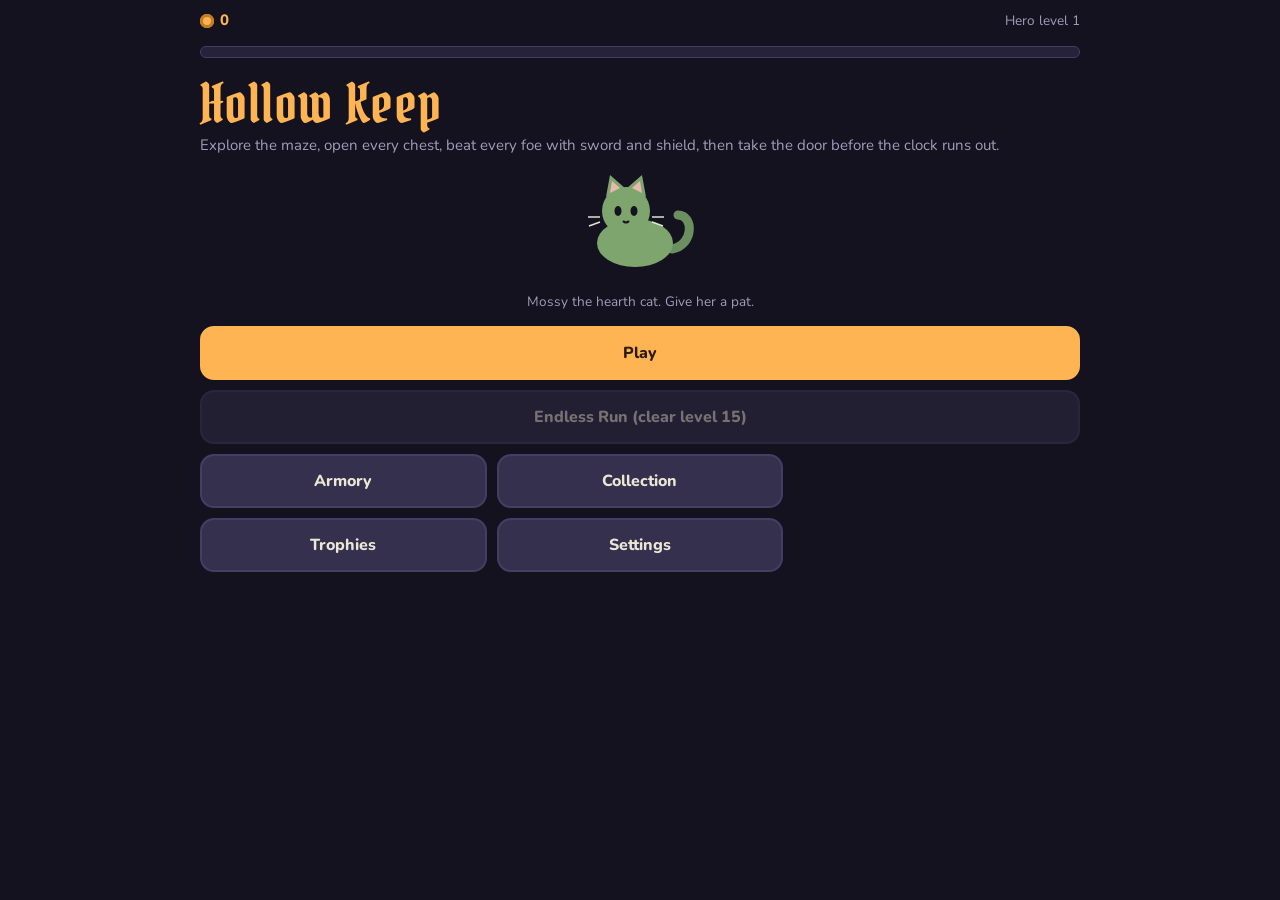
==== commit 669dcf57: "Fix chess notation and piece colors, make Hollow Keep landscape for laptop, polish fullscreen arcade" ====
--- a/games_source_copies/hollow_keep/index.html
+++ b/games_source_copies/hollow_keep/index.html
@@ -101,6 +101,93 @@
 #toast{position:fixed;left:50%;top:max(14px,env(safe-area-inset-top,0px));transform:translateX(-50%);background:var(--amber);color:#2a1a05;font-weight:800;
   padding:10px 16px;border-radius:12px;z-index:50;max-width:90vw;text-align:center}
 @media (prefers-reduced-motion:reduce){.heart{animation:none;opacity:0}}
+
+/* Laptop & Desktop Landscape Widescreen Mode */
+@media (min-width: 768px) {
+  #app {
+    max-width: 1060px;
+    height: 100vh;
+    padding-inline: 24px;
+    box-sizing: border-box;
+  }
+  .screen {
+    max-width: 880px;
+    margin: 0 auto;
+    width: 100%;
+  }
+  #menu .grid.g2 {
+    grid-template-columns: repeat(3, minmax(0, 1fr));
+  }
+  #levels .grid.g5 {
+    gap: 14px;
+  }
+  .lvbtn {
+    font-size: 2.2rem;
+    min-height: 80px;
+  }
+  .lvbtn small {
+    font-size: 0.8rem;
+  }
+  #game {
+    display: grid;
+    grid-template-columns: 1fr 280px;
+    grid-template-rows: auto auto auto 1fr;
+    column-gap: 20px;
+    row-gap: 8px;
+    height: 100%;
+    align-content: stretch;
+  }
+  #game .hud {
+    grid-column: 1 / 3;
+    grid-row: 1;
+  }
+  #game .timer {
+    grid-column: 1 / 3;
+    grid-row: 2;
+  }
+  #game #hint {
+    grid-column: 1 / 3;
+    grid-row: 3;
+    font-size: 0.95rem;
+  }
+  #game .stage {
+    grid-column: 1;
+    grid-row: 4;
+    height: 100%;
+    min-height: 480px;
+  }
+  #game .ctl {
+    grid-column: 2;
+    grid-row: 4;
+    display: flex;
+    flex-direction: column;
+    justify-content: center;
+    align-items: center;
+    gap: 18px;
+    background: var(--stone);
+    border: 1px solid var(--line);
+    border-radius: 16px;
+    padding: 20px 16px;
+    box-sizing: border-box;
+    height: 100%;
+  }
+  #game .acts {
+    width: 100%;
+    max-width: 100%;
+    gap: 12px;
+  }
+  #game .act {
+    height: 64px;
+    font-size: 1.05rem;
+  }
+  #game .dpad {
+    transform: scale(1.1);
+    margin: 8px 0;
+  }
+  .pc-guide-badge {
+    display: flex !important;
+  }
+}
 </style>
 
 <div id="app">
@@ -203,6 +290,11 @@
         <svg viewBox="0 0 40 40"><path d="M8 32L30 10l2 2L10 34z" fill="#17121f"/><path d="M28 6l6 0 0 6-6-6z" fill="#17121f"/><path d="M6 30l4 4-5 3z" fill="#17121f"/></svg>Attack</button>
       <button class="act blk" data-act="blk" aria-label="Shield">
         <svg viewBox="0 0 40 40"><path d="M20 4l13 5v10c0 9-6 14-13 17C13 33 7 28 7 19V9z" fill="#17121f"/></svg>Shield</button>
+    </div>
+    <div class="pc-guide-badge" style="display:none; flex-direction:column; gap:4px; font-size:0.75rem; color:var(--mute); text-align:center; border-top:1px solid var(--line); padding-top:12px; width:100%;">
+      <span><strong>[W][A][S][D]</strong> / <strong>[Arrows]</strong> Walk</span>
+      <span><strong>[J]</strong> or <strong>[Space]</strong> Attack</span>
+      <span><strong>[K]</strong> or <strong>[X]</strong> Shield Block</span>
     </div>
   </div>
   <div class="ov" id="ov" hidden></div>
@@ -741,7 +833,16 @@
   const w=cv.clientWidth,h=cv.clientHeight;if(!w||!h)return;
   const dpr=window.devicePixelRatio||1;
   if(cv.width!==Math.round(w*dpr)||cv.height!==Math.round(h*dpr)){cv.width=Math.round(w*dpr);cv.height=Math.round(h*dpr);}
-  const sc=cv.width/360,W=360,H=cv.height/sc;
+  const aspect = w / h;
+  let W = 360, H = 540;
+  if (aspect >= 1.15) {
+    W = Math.round(480 * Math.min(1.8, aspect));
+    H = Math.round(W / aspect);
+  } else {
+    W = 360;
+    H = cv.height / (cv.width / 360);
+  }
+  const sc = cv.width / W;
   c.setTransform(sc,0,0,sc,0,0);c.fillStyle='#14121f';c.fillRect(0,0,W,H);
   if(!G||!G.map)return;
   const wr=G.wrongT<.3?(1-G.wrongT/.3):0;
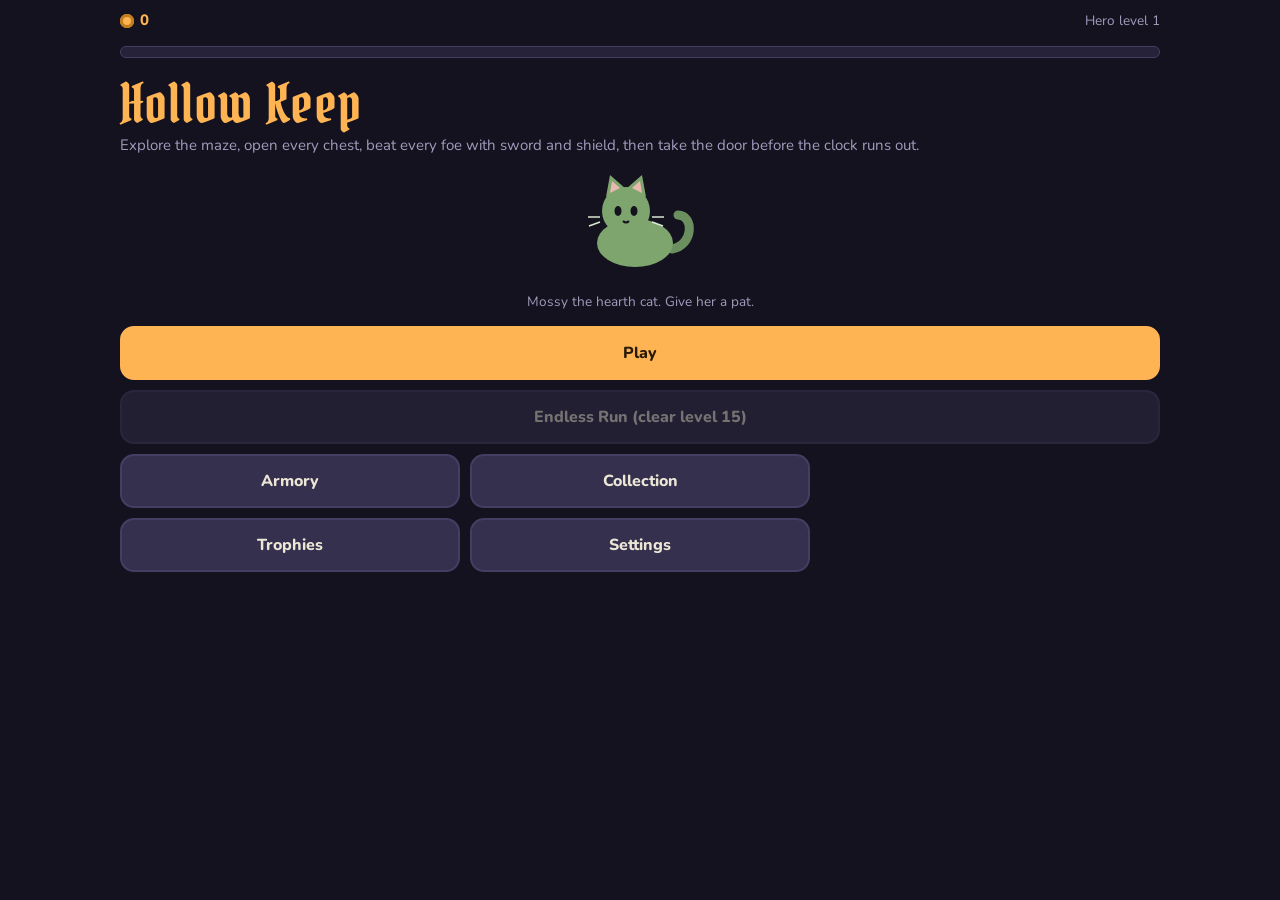
==== commit 5c87ca0b: "Eliminate bottom black box in fullscreen mode across all games with 100% viewport height and cache b" ====
--- a/games_source_copies/hollow_keep/index.html
+++ b/games_source_copies/hollow_keep/index.html
@@ -105,13 +105,14 @@
 /* Laptop & Desktop Landscape Widescreen Mode */
 @media (min-width: 768px) {
   #app {
-    max-width: 1060px;
-    height: 100vh;
+    max-width: 100% !important;
+    width: 100vw !important;
+    height: 100vh !important;
     padding-inline: 24px;
     box-sizing: border-box;
   }
   .screen {
-    max-width: 880px;
+    max-width: 1040px;
     margin: 0 auto;
     width: 100%;
   }
@@ -130,11 +131,12 @@
   }
   #game {
     display: grid;
-    grid-template-columns: 1fr 280px;
+    grid-template-columns: 1fr 300px;
     grid-template-rows: auto auto auto 1fr;
     column-gap: 20px;
     row-gap: 8px;
-    height: 100%;
+    height: calc(100vh - 20px) !important;
+    max-height: 100vh !important;
     align-content: stretch;
   }
   #game .hud {
@@ -153,8 +155,8 @@
   #game .stage {
     grid-column: 1;
     grid-row: 4;
-    height: 100%;
-    min-height: 480px;
+    height: 100% !important;
+    min-height: 0 !important;
   }
   #game .ctl {
     grid-column: 2;
@@ -169,7 +171,7 @@
     border-radius: 16px;
     padding: 20px 16px;
     box-sizing: border-box;
-    height: 100%;
+    height: 100% !important;
   }
   #game .acts {
     width: 100%;
